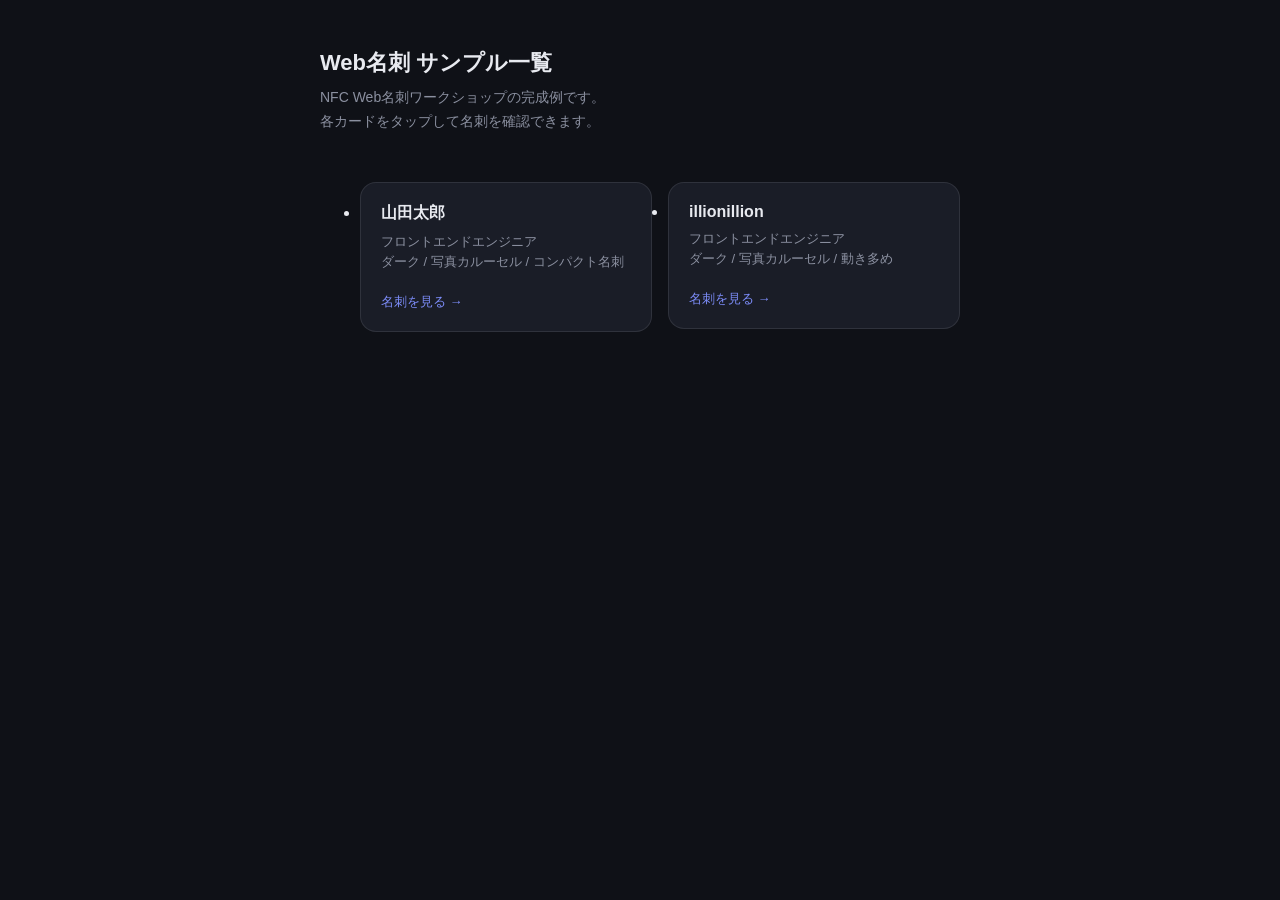
==== starter/index.html @ e6bc1f10 "feat: 最初の完成名刺を sample-v1 として復元し、一覧に追加 Co-authored-by: Cursor <cursoragent@cursor.com>" ====
<!DOCTYPE html>
<html lang="ja">
  <head>
    <meta charset="UTF-8" />
    <meta name="viewport" content="width=device-width, initial-scale=1.0" />
    <title>Web名刺 サンプル一覧</title>
    <style>
      :root {
        --bg: #0f1117;
        --card: #1a1d27;
        --text: #e8eaf0;
        --muted: #8b90a0;
        --line: rgba(232, 234, 240, 0.1);
        --accent: #7c8cf8;
        --font: "Hiragino Sans", "Noto Sans JP", sans-serif;
      }

      * { box-sizing: border-box; }

      body {
        margin: 0;
        min-height: 100dvh;
        padding: 48px 24px 64px;
        color: var(--text);
        background: var(--bg);
        font-family: var(--font);
      }

      header {
        max-width: 640px;
        margin: 0 auto 48px;
      }

      h1 {
        margin: 0 0 8px;
        font-size: 22px;
        font-weight: 700;
      }

      .desc {
        margin: 0;
        color: var(--muted);
        font-size: 14px;
        line-height: 1.7;
      }

      .grid {
        display: grid;
        grid-template-columns: repeat(auto-fill, minmax(280px, 1fr));
        gap: 16px;
        max-width: 640px;
        margin: 0 auto;
      }

      .item {
        display: flex;
        flex-direction: column;
        gap: 8px;
        padding: 20px;
        border: 1px solid var(--line);
        border-radius: 16px;
        background: var(--card);
        text-decoration: none;
        color: inherit;
        transition: border-color 0.15s;
      }

      .item:hover {
        border-color: var(--accent);
      }

      .item-name {
        font-size: 16px;
        font-weight: 700;
      }

      .item-meta {
        font-size: 13px;
        color: var(--muted);
        line-height: 1.6;
      }

      .item-arrow {
        margin-top: auto;
        padding-top: 12px;
        color: var(--accent);
        font-size: 13px;
      }
    </style>
  </head>
  <body>
    <header>
      <h1>Web名刺 サンプル一覧</h1>
      <p class="desc">
        NFC Web名刺ワークショップの完成例です。<br />
        各カードをタップして名刺を確認できます。
      </p>
    </header>

    <ul class="grid" role="list">
      <li>
        <a class="item" href="./sample-v1/">
          <span class="item-name">山田太郎</span>
          <span class="item-meta">フロントエンドエンジニア<br />ダーク / 写真カルーセル / コンパクト名刺</span>
          <span class="item-arrow">名刺を見る →</span>
        </a>
      </li>
      <li>
        <a class="item" href="./illionillion/">
          <span class="item-name">illionillion</span>
          <span class="item-meta">フロントエンドエンジニア<br />ダーク / 写真カルーセル / 動き多め</span>
          <span class="item-arrow">名刺を見る →</span>
        </a>
      </li>
    </ul>
  </body>
</html>
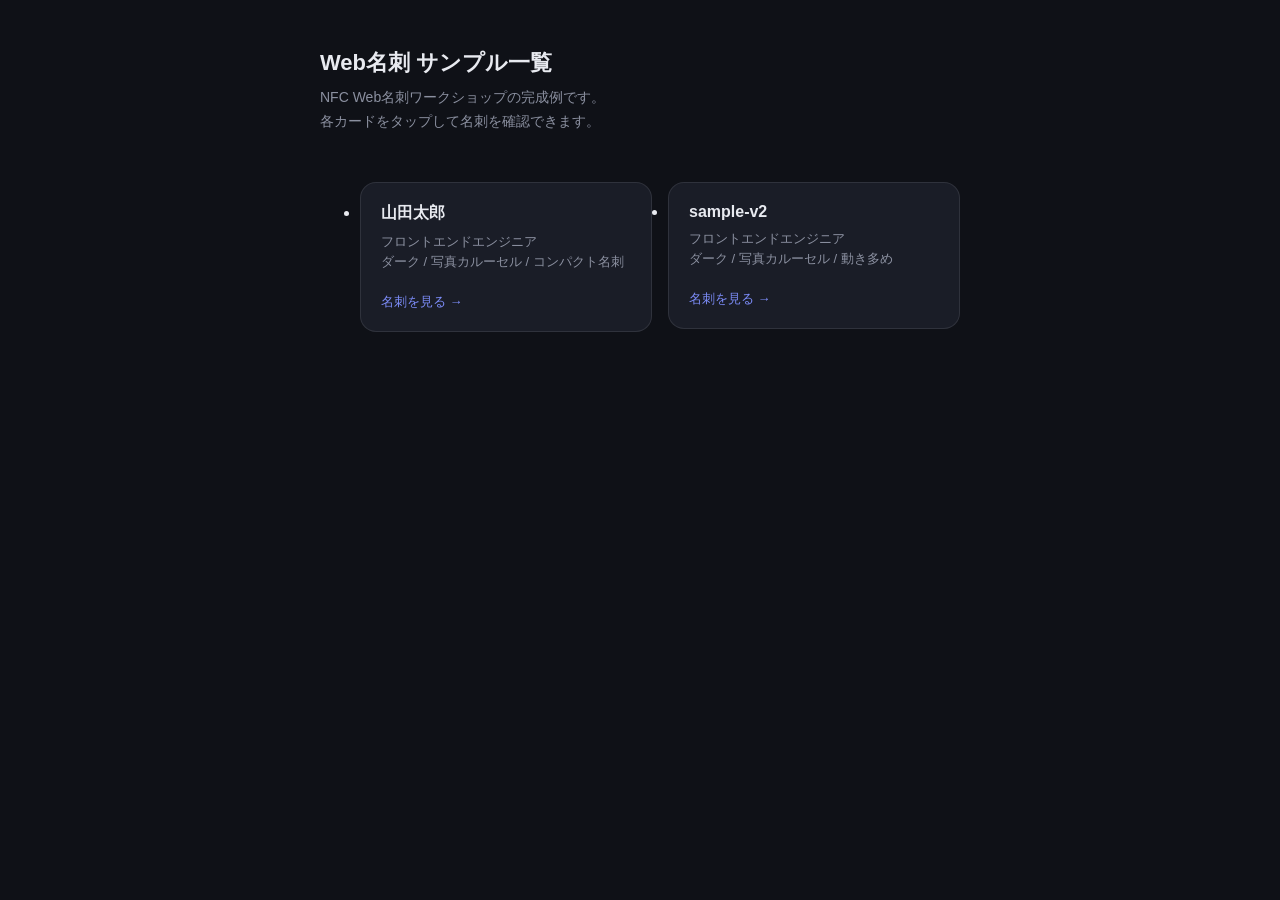
==== commit e88d7014: "refactor: illionillion を sample-v2 にリネーム Co-authored-by: Cursor <cursoragent@cursor.com>" ====
--- a/starter/index.html
+++ b/starter/index.html
@@ -106,8 +106,8 @@
         </a>
       </li>
       <li>
-        <a class="item" href="./illionillion/">
-          <span class="item-name">illionillion</span>
+        <a class="item" href="./sample-v2/">
+          <span class="item-name">sample-v2</span>
           <span class="item-meta">フロントエンドエンジニア<br />ダーク / 写真カルーセル / 動き多め</span>
           <span class="item-arrow">名刺を見る →</span>
         </a>
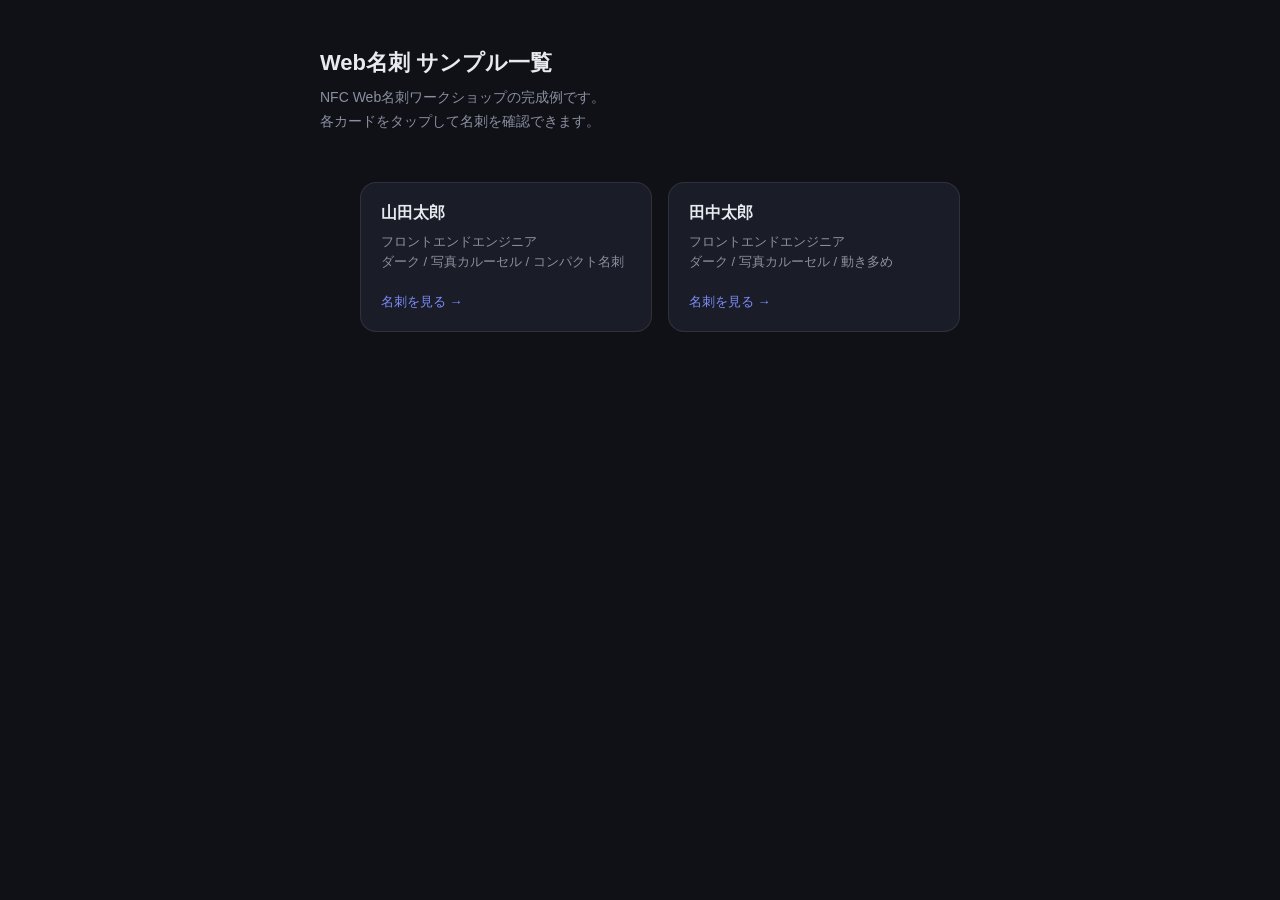
==== commit 885dcf9c: "fix: sample-v2 の表示名を田中太郎に修正 Co-authored-by: Cursor <cursoragent@cursor.com>" ====
--- a/starter/index.html
+++ b/starter/index.html
@@ -50,6 +50,7 @@
         gap: 16px;
         max-width: 640px;
         margin: 0 auto;
+        list-style: none;
       }
 
       .item {
@@ -107,7 +108,7 @@
       </li>
       <li>
         <a class="item" href="./sample-v2/">
-          <span class="item-name">sample-v2</span>
+          <span class="item-name">田中太郎</span>
           <span class="item-meta">フロントエンドエンジニア<br />ダーク / 写真カルーセル / 動き多め</span>
           <span class="item-arrow">名刺を見る →</span>
         </a>
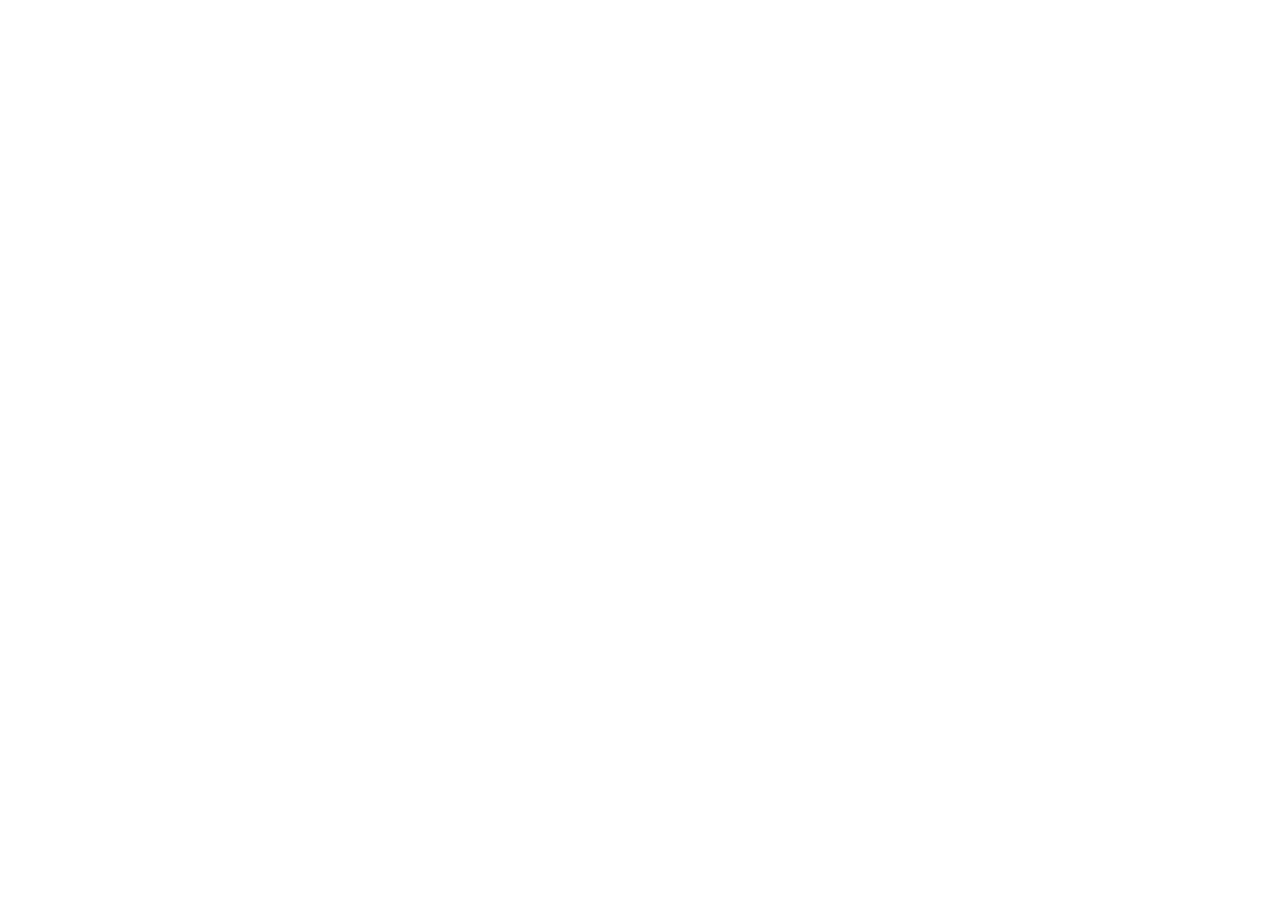
==== commit 142b27c6: "Merge pull request #1 from illionillion/refactor/slim-starter starter を空雛形に・自己紹介メモ追加・スキル前工程対応" ====
--- a/starter/index.html
+++ b/starter/index.html
@@ -3,116 +3,16 @@
   <head>
     <meta charset="UTF-8" />
     <meta name="viewport" content="width=device-width, initial-scale=1.0" />
-    <title>Web名刺 サンプル一覧</title>
-    <style>
-      :root {
-        --bg: #0f1117;
-        --card: #1a1d27;
-        --text: #e8eaf0;
-        --muted: #8b90a0;
-        --line: rgba(232, 234, 240, 0.1);
-        --accent: #7c8cf8;
-        --font: "Hiragino Sans", "Noto Sans JP", sans-serif;
-      }
-
-      * { box-sizing: border-box; }
-
-      body {
-        margin: 0;
-        min-height: 100dvh;
-        padding: 48px 24px 64px;
-        color: var(--text);
-        background: var(--bg);
-        font-family: var(--font);
-      }
-
-      header {
-        max-width: 640px;
-        margin: 0 auto 48px;
-      }
-
-      h1 {
-        margin: 0 0 8px;
-        font-size: 22px;
-        font-weight: 700;
-      }
-
-      .desc {
-        margin: 0;
-        color: var(--muted);
-        font-size: 14px;
-        line-height: 1.7;
-      }
-
-      .grid {
-        display: grid;
-        grid-template-columns: repeat(auto-fill, minmax(280px, 1fr));
-        gap: 16px;
-        max-width: 640px;
-        margin: 0 auto;
-        list-style: none;
-      }
-
-      .item {
-        display: flex;
-        flex-direction: column;
-        gap: 8px;
-        padding: 20px;
-        border: 1px solid var(--line);
-        border-radius: 16px;
-        background: var(--card);
-        text-decoration: none;
-        color: inherit;
-        transition: border-color 0.15s;
-      }
-
-      .item:hover {
-        border-color: var(--accent);
-      }
-
-      .item-name {
-        font-size: 16px;
-        font-weight: 700;
-      }
-
-      .item-meta {
-        font-size: 13px;
-        color: var(--muted);
-        line-height: 1.6;
-      }
-
-      .item-arrow {
-        margin-top: auto;
-        padding-top: 12px;
-        color: var(--accent);
-        font-size: 13px;
-      }
-    </style>
+    <title>Your Name | Web名刺</title>
+    <meta name="description" content="Your Name のWeb名刺です。" />
+    <link rel="stylesheet" href="./style.css" />
   </head>
   <body>
-    <header>
-      <h1>Web名刺 サンプル一覧</h1>
-      <p class="desc">
-        NFC Web名刺ワークショップの完成例です。<br />
-        各カードをタップして名刺を確認できます。
-      </p>
-    </header>
-
-    <ul class="grid" role="list">
-      <li>
-        <a class="item" href="./sample-v1/">
-          <span class="item-name">山田太郎</span>
-          <span class="item-meta">フロントエンドエンジニア<br />ダーク / 写真カルーセル / コンパクト名刺</span>
-          <span class="item-arrow">名刺を見る →</span>
-        </a>
-      </li>
-      <li>
-        <a class="item" href="./sample-v2/">
-          <span class="item-name">田中太郎</span>
-          <span class="item-meta">フロントエンドエンジニア<br />ダーク / 写真カルーセル / 動き多め</span>
-          <span class="item-arrow">名刺を見る →</span>
-        </a>
-      </li>
-    </ul>
+    <!--
+      ここは空の雛形です。
+      /web-card スキルが要件を聞き、このファイルを丸ごと書き換えます。
+      自分でここを直接編集する必要はありません。
+    -->
+    <script src="./script.js"></script>
   </body>
 </html>
--- a/starter/style.css
+++ b/starter/style.css
@@ -0,0 +1,24 @@
+/*
+  空の雛形です。
+  /web-card スキルが要件を聞いてから、このファイルを丸ごと書き換えます。
+*/
+
+/* CSS 変数だけ残しておきます。色の希望はここを変えると全体に反映されます */
+:root {
+  --bg: #14110f;
+  --card: #1e1a17;
+  --text: #f3ebe3;
+  --muted: #b3a79c;
+  --line: rgba(243, 235, 227, 0.12);
+  --accent: #e07a5f;
+}
+
+* {
+  box-sizing: border-box;
+}
+
+html,
+body {
+  margin: 0;
+  min-height: 100%;
+}
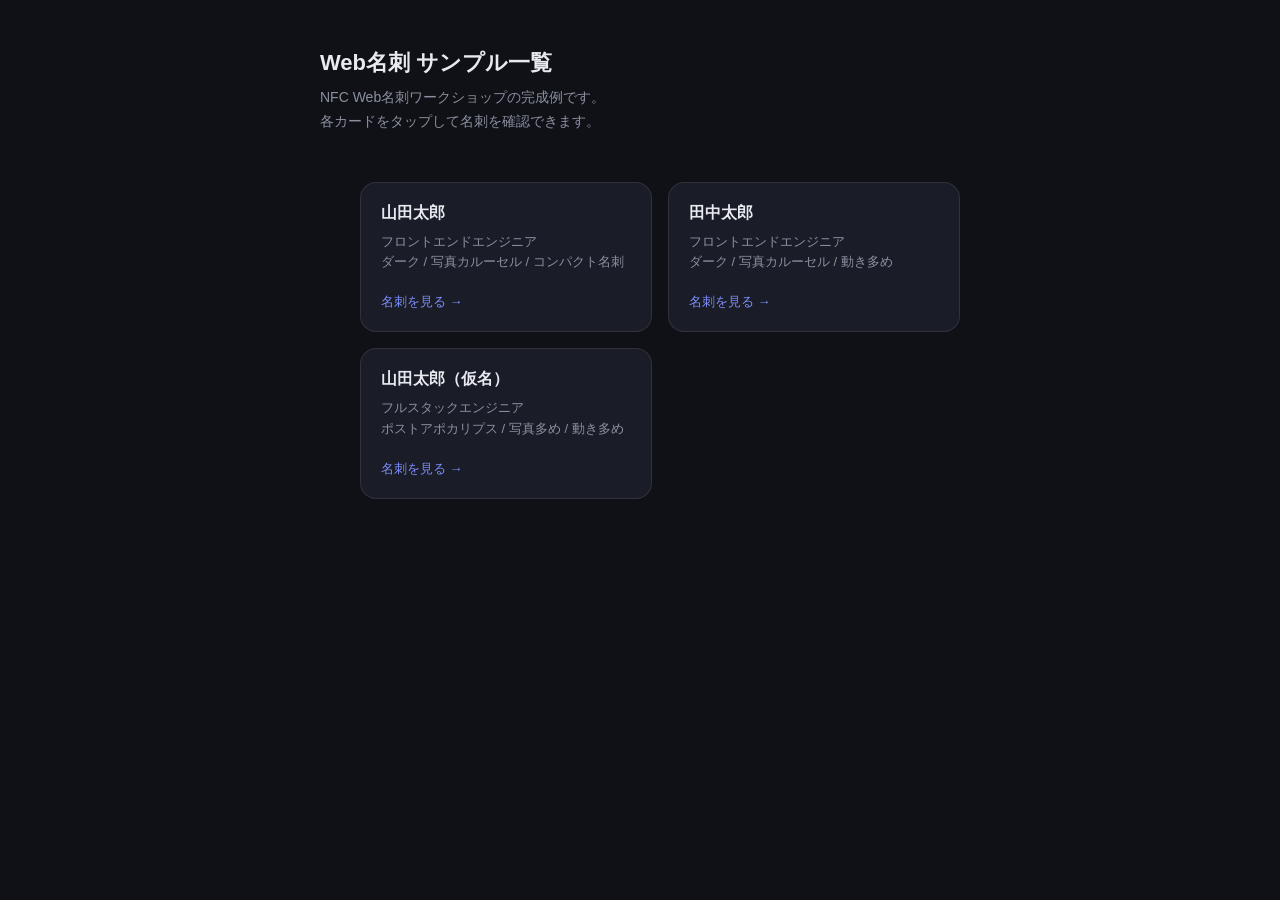
==== commit 17791210: "feat: sample-v3 を追加し、一覧ルートの残りファイルを整理 GPT試作のポストアポカリプス調ポートフォリオを sample-v3 として追加。 ルートに残っていた旧名刺ファイルを削除して" ====
--- a/starter/index.html
+++ b/starter/index.html
@@ -3,16 +3,123 @@
   <head>
     <meta charset="UTF-8" />
     <meta name="viewport" content="width=device-width, initial-scale=1.0" />
-    <title>Your Name | Web名刺</title>
-    <meta name="description" content="Your Name のWeb名刺です。" />
-    <link rel="stylesheet" href="./style.css" />
+    <title>Web名刺 サンプル一覧</title>
+    <style>
+      :root {
+        --bg: #0f1117;
+        --card: #1a1d27;
+        --text: #e8eaf0;
+        --muted: #8b90a0;
+        --line: rgba(232, 234, 240, 0.1);
+        --accent: #7c8cf8;
+        --font: "Hiragino Sans", "Noto Sans JP", sans-serif;
+      }
+
+      * { box-sizing: border-box; }
+
+      body {
+        margin: 0;
+        min-height: 100dvh;
+        padding: 48px 24px 64px;
+        color: var(--text);
+        background: var(--bg);
+        font-family: var(--font);
+      }
+
+      header {
+        max-width: 640px;
+        margin: 0 auto 48px;
+      }
+
+      h1 {
+        margin: 0 0 8px;
+        font-size: 22px;
+        font-weight: 700;
+      }
+
+      .desc {
+        margin: 0;
+        color: var(--muted);
+        font-size: 14px;
+        line-height: 1.7;
+      }
+
+      .grid {
+        display: grid;
+        grid-template-columns: repeat(auto-fill, minmax(280px, 1fr));
+        gap: 16px;
+        max-width: 640px;
+        margin: 0 auto;
+        list-style: none;
+      }
+
+      .item {
+        display: flex;
+        flex-direction: column;
+        gap: 8px;
+        padding: 20px;
+        border: 1px solid var(--line);
+        border-radius: 16px;
+        background: var(--card);
+        text-decoration: none;
+        color: inherit;
+        transition: border-color 0.15s;
+      }
+
+      .item:hover {
+        border-color: var(--accent);
+      }
+
+      .item-name {
+        font-size: 16px;
+        font-weight: 700;
+      }
+
+      .item-meta {
+        font-size: 13px;
+        color: var(--muted);
+        line-height: 1.6;
+      }
+
+      .item-arrow {
+        margin-top: auto;
+        padding-top: 12px;
+        color: var(--accent);
+        font-size: 13px;
+      }
+    </style>
   </head>
   <body>
-    <!--
-      ここは空の雛形です。
-      /web-card スキルが要件を聞き、このファイルを丸ごと書き換えます。
-      自分でここを直接編集する必要はありません。
-    -->
-    <script src="./script.js"></script>
+    <header>
+      <h1>Web名刺 サンプル一覧</h1>
+      <p class="desc">
+        NFC Web名刺ワークショップの完成例です。<br />
+        各カードをタップして名刺を確認できます。
+      </p>
+    </header>
+
+    <ul class="grid" role="list">
+      <li>
+        <a class="item" href="./sample-v1/">
+          <span class="item-name">山田太郎</span>
+          <span class="item-meta">フロントエンドエンジニア<br />ダーク / 写真カルーセル / コンパクト名刺</span>
+          <span class="item-arrow">名刺を見る →</span>
+        </a>
+      </li>
+      <li>
+        <a class="item" href="./sample-v2/">
+          <span class="item-name">田中太郎</span>
+          <span class="item-meta">フロントエンドエンジニア<br />ダーク / 写真カルーセル / 動き多め</span>
+          <span class="item-arrow">名刺を見る →</span>
+        </a>
+      </li>
+      <li>
+        <a class="item" href="./sample-v3/">
+          <span class="item-name">山田太郎（仮名）</span>
+          <span class="item-meta">フルスタックエンジニア<br />ポストアポカリプス / 写真多め / 動き多め</span>
+          <span class="item-arrow">名刺を見る →</span>
+        </a>
+      </li>
+    </ul>
   </body>
 </html>
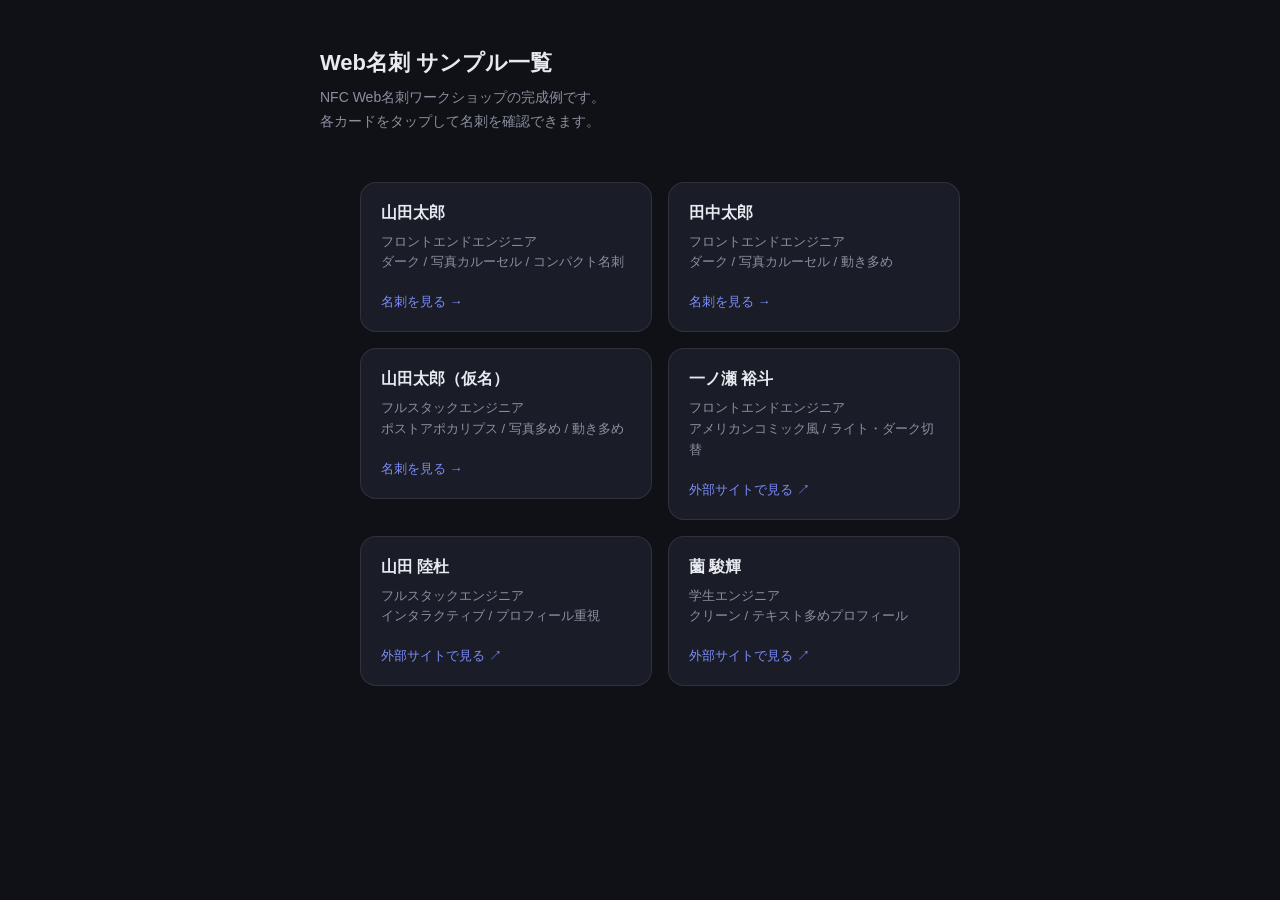
==== commit 232bf148: "feat: サンプル一覧に外部公開の完成例3件を追加 ソースは持たず、公開URLへのリンクのみを追加する。  Co-authored-by: Cursor <cursoragent@cursor.co" ====
--- a/starter/index.html
+++ b/starter/index.html
@@ -120,6 +120,27 @@
           <span class="item-arrow">名刺を見る →</span>
         </a>
       </li>
+      <li>
+        <a class="item" href="https://illionillion.github.io/my-portfolio-sample/" target="_blank" rel="noopener noreferrer">
+          <span class="item-name">一ノ瀬 裕斗</span>
+          <span class="item-meta">フロントエンドエンジニア<br />アメリカンコミック風 / ライト・ダーク切替</span>
+          <span class="item-arrow">外部サイトで見る ↗</span>
+        </a>
+      </li>
+      <li>
+        <a class="item" href="https://me1td0wn76.github.io/nfc-web-card/" target="_blank" rel="noopener noreferrer">
+          <span class="item-name">山田 陸杜</span>
+          <span class="item-meta">フルスタックエンジニア<br />インタラクティブ / プロフィール重視</span>
+          <span class="item-arrow">外部サイトで見る ↗</span>
+        </a>
+      </li>
+      <li>
+        <a class="item" href="https://syun17.github.io/nfc-web-card/" target="_blank" rel="noopener noreferrer">
+          <span class="item-name">薗 駿輝</span>
+          <span class="item-meta">学生エンジニア<br />クリーン / テキスト多めプロフィール</span>
+          <span class="item-arrow">外部サイトで見る ↗</span>
+        </a>
+      </li>
     </ul>
   </body>
 </html>
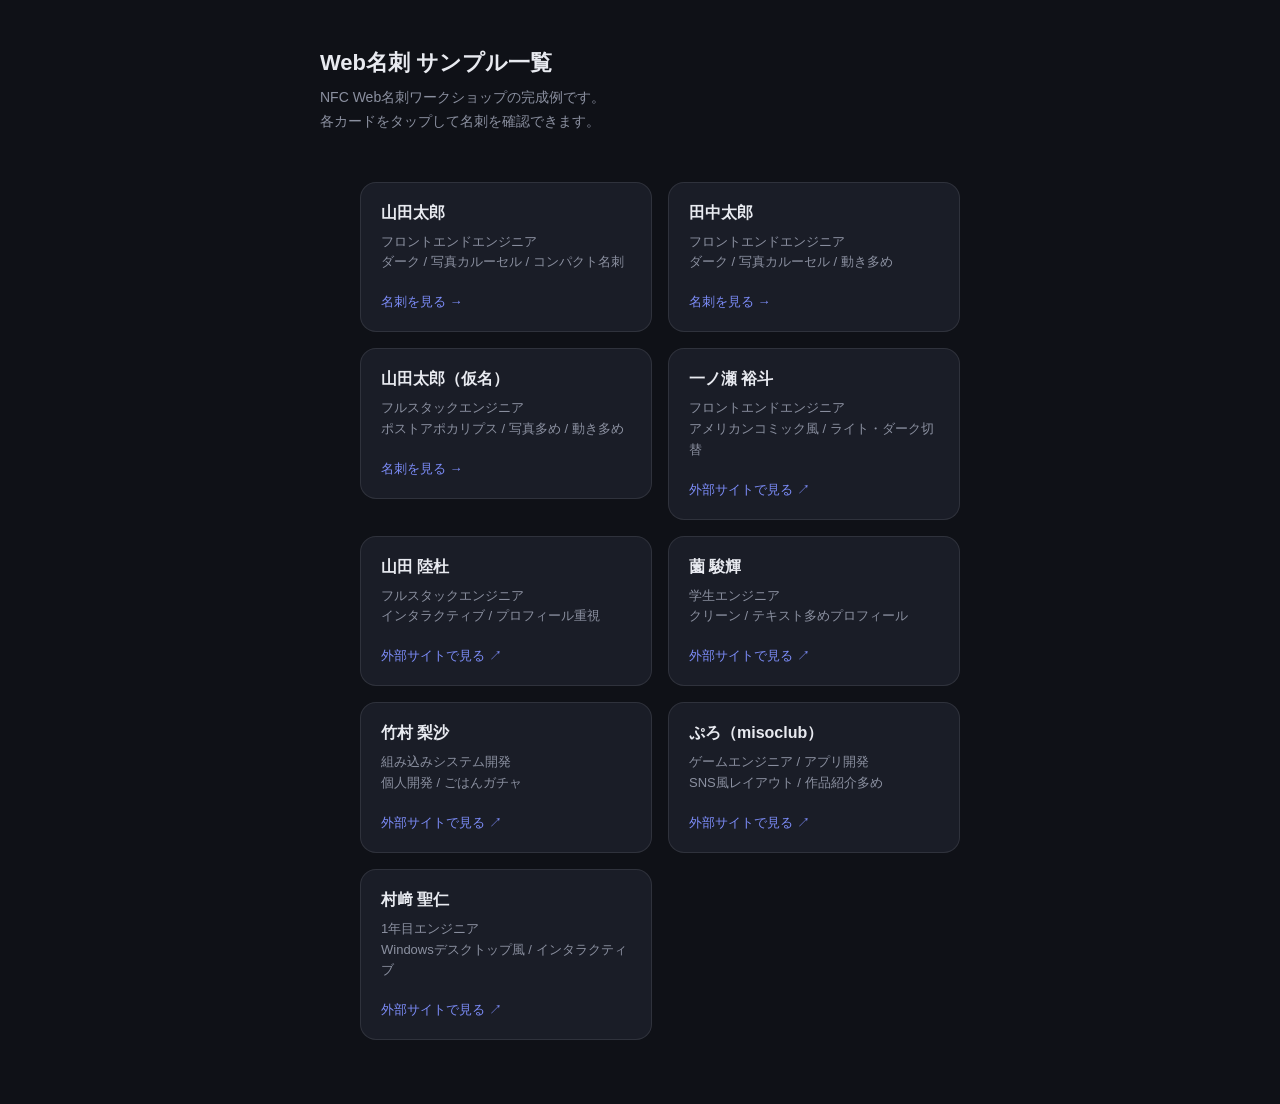
==== commit 2b8f948f: "feat: サンプル一覧に外部公開の完成例を3件追加 竹村梨沙・ぷろ・村﨑聖仁の公開URLをリンクのみで追加する。  Co-authored-by: Cursor <cursoragent@curso" ====
--- a/starter/index.html
+++ b/starter/index.html
@@ -141,6 +141,27 @@
           <span class="item-arrow">外部サイトで見る ↗</span>
         </a>
       </li>
+      <li>
+        <a class="item" href="https://que359014.github.io/nfc-web-card-workshop-main/" target="_blank" rel="noopener noreferrer">
+          <span class="item-name">竹村 梨沙</span>
+          <span class="item-meta">組み込みシステム開発<br />個人開発 / ごはんガチャ</span>
+          <span class="item-arrow">外部サイトで見る ↗</span>
+        </a>
+      </li>
+      <li>
+        <a class="item" href="https://misoclub.pro/mc-profile/" target="_blank" rel="noopener noreferrer">
+          <span class="item-name">ぷろ（misoclub）</span>
+          <span class="item-meta">ゲームエンジニア / アプリ開発<br />SNS風レイアウト / 作品紹介多め</span>
+          <span class="item-arrow">外部サイトで見る ↗</span>
+        </a>
+      </li>
+      <li>
+        <a class="item" href="https://massan02.github.io/nfc-web-card-workshop-main/" target="_blank" rel="noopener noreferrer">
+          <span class="item-name">村﨑 聖仁</span>
+          <span class="item-meta">1年目エンジニア<br />Windowsデスクトップ風 / インタラクティブ</span>
+          <span class="item-arrow">外部サイトで見る ↗</span>
+        </a>
+      </li>
     </ul>
   </body>
 </html>
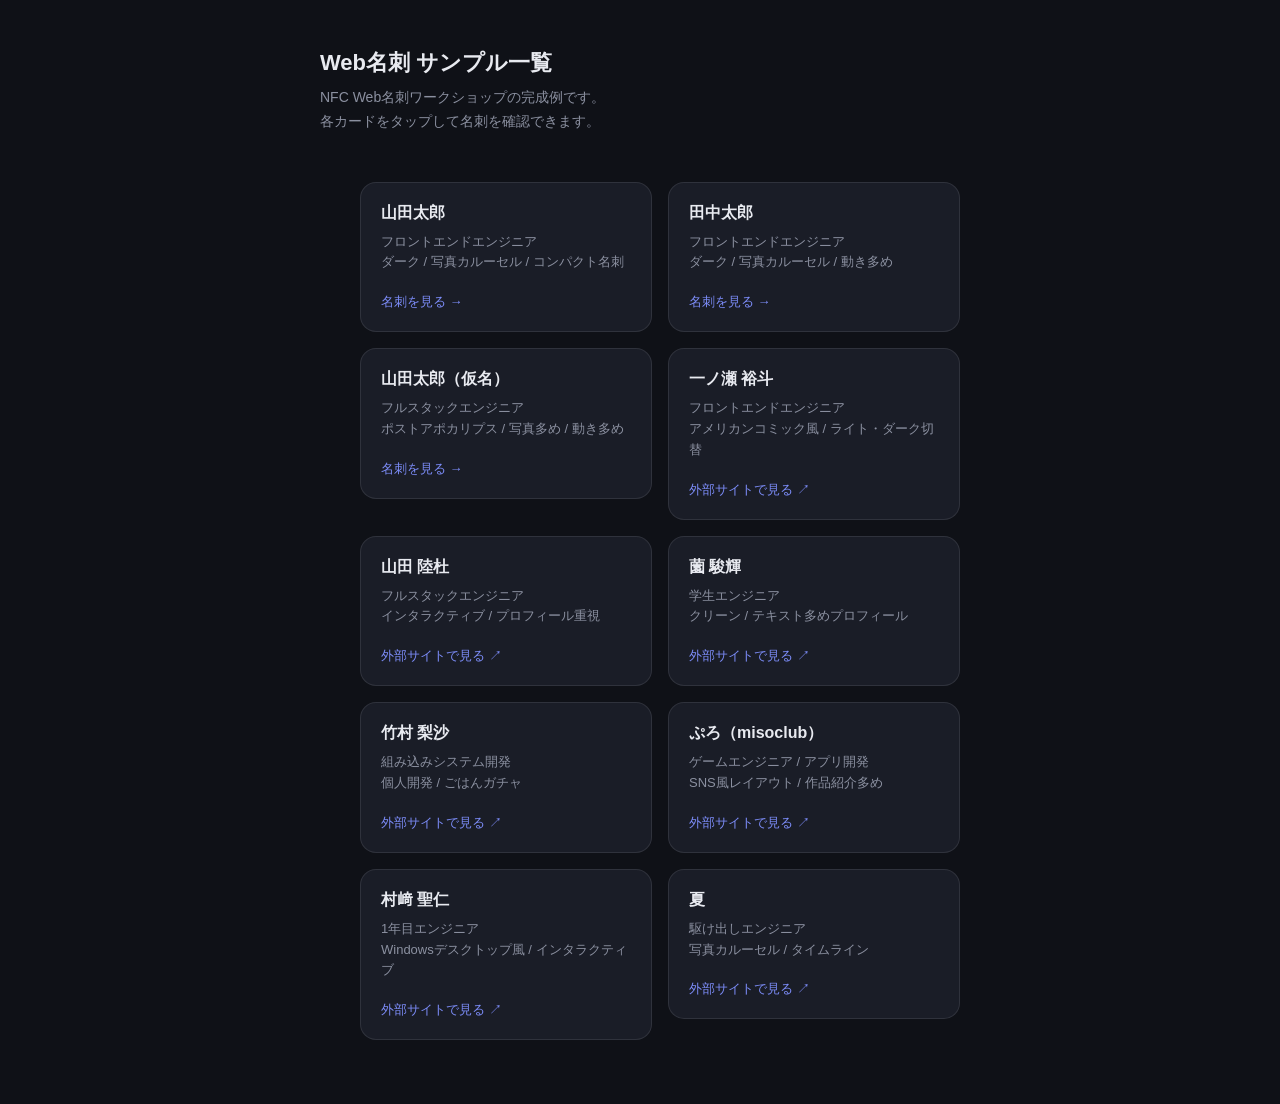
==== commit 1ff9c733: "feat: サンプル一覧に夏の完成例リンクを追加 Co-authored-by: Cursor <cursoragent@cursor.com>" ====
--- a/starter/index.html
+++ b/starter/index.html
@@ -162,6 +162,13 @@
           <span class="item-arrow">外部サイトで見る ↗</span>
         </a>
       </li>
+      <li>
+        <a class="item" href="https://anonymousinjp.github.io/nfc-web-card-workshop-main/" target="_blank" rel="noopener noreferrer">
+          <span class="item-name">夏</span>
+          <span class="item-meta">駆け出しエンジニア<br />写真カルーセル / タイムライン</span>
+          <span class="item-arrow">外部サイトで見る ↗</span>
+        </a>
+      </li>
     </ul>
   </body>
 </html>
